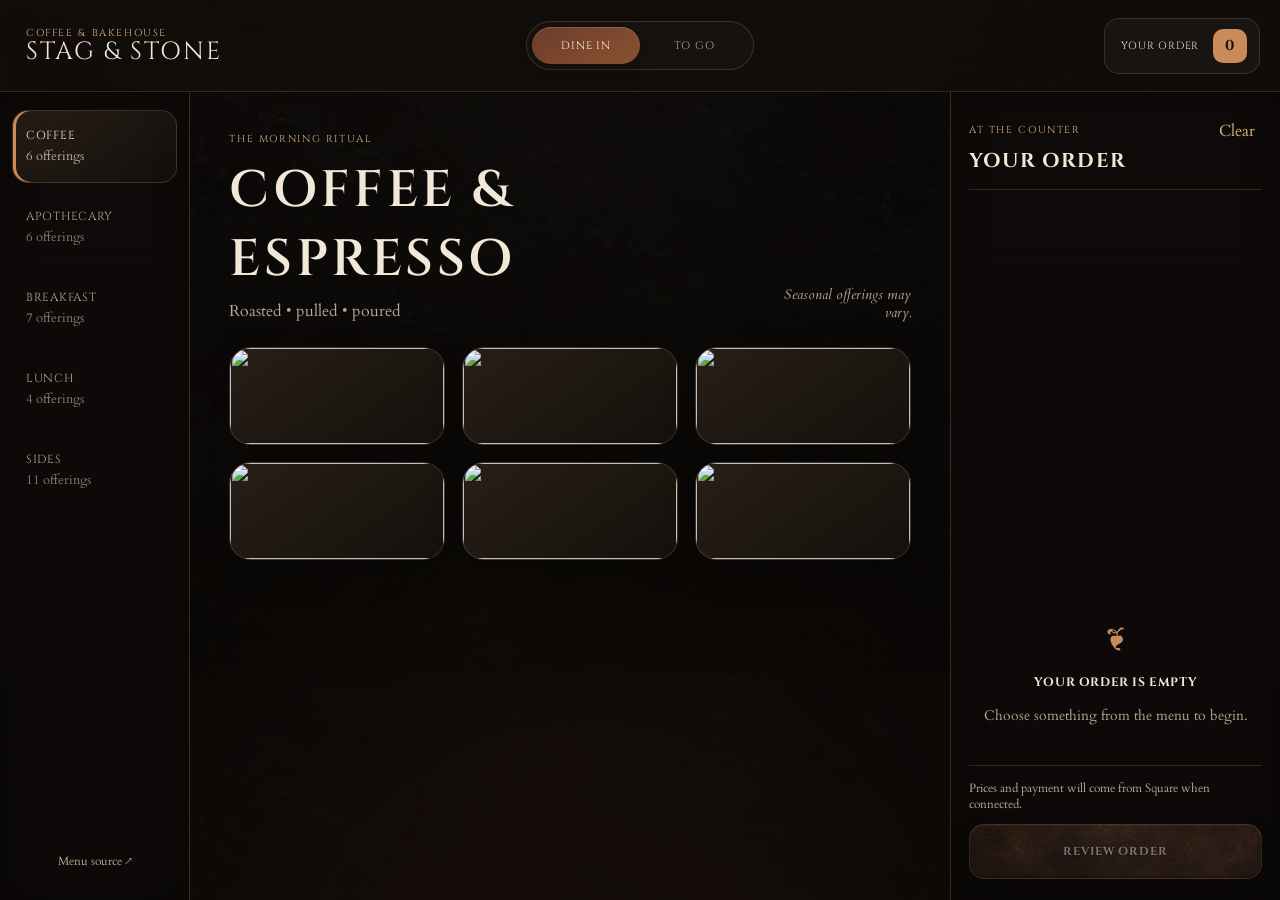
==== index.html @ d0ca63d1 "Keep review order button copper when disabled" ====
<!doctype html>
<html lang="en">
<head>
  <meta charset="utf-8" />
  <meta name="viewport" content="width=device-width,initial-scale=1,viewport-fit=cover" />
  <title>Stag & Stone — Order</title>
  <meta name="description" content="Touch-first ordering interface for Stag & Stone Coffee and Bakehouse." />
  <meta name="theme-color" content="#16110d" />
  <link rel="icon" href="favicon.png" />
  <link rel="apple-touch-icon" href="icon-512.png" />
  <link rel="manifest" href="manifest.webmanifest" />
  <link rel="preconnect" href="https://fonts.googleapis.com" />
  <link rel="preconnect" href="https://fonts.gstatic.com" crossorigin />
  <link href="https://fonts.googleapis.com/css2?family=Cardo:ital,wght@0,400;0,700;1,400&family=Cinzel:wght@500;600;700&display=swap" rel="stylesheet" />
  <script>
    (() => {
      const params = new URLSearchParams(window.location.search);
      const cacheBust = params.get("_cb") || "";
      window.__STAG_CACHE_BUST__ = cacheBust;

      const link = document.createElement("link");
      link.rel = "stylesheet";
      link.href = "styles.css?v=20" + (cacheBust ? "&_cb=" + encodeURIComponent(cacheBust) : "");
      document.head.appendChild(link);
    })();
  </script>
</head>
<body>
  <div class="pull-refresh" id="pullRefresh" aria-hidden="true">
    <span class="pull-refresh-mark">↻</span>
    <span class="pull-refresh-label">Pull to refresh</span>
  </div>

  <div class="ambient" aria-hidden="true">
    <div class="ambient-glow"></div>
    <div class="ambient-grain"></div>
  </div>

  <div class="ember-field" aria-hidden="true">
    <i style="--x:37%;--size:3px;--dur:20.4s;--flick:2.85s;--delay:-1.7s"></i>
    <i style="--x:74%;--size:4px;--dur:22.8s;--flick:3.30s;--delay:-3.4s"></i>
    <i style="--x:10%;--size:5px;--dur:25.2s;--flick:3.75s;--delay:-5.1s"></i>
    <i style="--x:47%;--size:2px;--dur:27.6s;--flick:4.20s;--delay:-6.8s"></i>
    <i style="--x:84%;--size:3px;--dur:30.0s;--flick:2.40s;--delay:-8.5s"></i>
    <i style="--x:20%;--size:4px;--dur:32.4s;--flick:2.85s;--delay:-10.2s"></i>
    <i style="--x:57%;--size:5px;--dur:34.8s;--flick:3.30s;--delay:-11.9s"></i>
    <i style="--x:94%;--size:2px;--dur:37.2s;--flick:3.75s;--delay:-13.6s"></i>
    <i style="--x:30%;--size:3px;--dur:18.0s;--flick:4.20s;--delay:-15.3s"></i>
    <i style="--x:67%;--size:4px;--dur:20.4s;--flick:2.40s;--delay:-17.0s"></i>
    <i style="--x:3%;--size:5px;--dur:22.8s;--flick:2.85s;--delay:-18.7s"></i>
    <i style="--x:40%;--size:2px;--dur:25.2s;--flick:3.30s;--delay:-20.4s"></i>
    <i style="--x:77%;--size:3px;--dur:27.6s;--flick:3.75s;--delay:-22.1s"></i>
    <i style="--x:13%;--size:4px;--dur:30.0s;--flick:4.20s;--delay:-23.8s"></i>
    <i style="--x:50%;--size:5px;--dur:32.4s;--flick:2.40s;--delay:-25.5s"></i>
    <i style="--x:87%;--size:2px;--dur:34.8s;--flick:2.85s;--delay:-27.2s"></i>
    <i style="--x:23%;--size:3px;--dur:37.2s;--flick:3.30s;--delay:-28.9s"></i>
    <i style="--x:60%;--size:4px;--dur:18.0s;--flick:3.75s;--delay:-30.6s"></i>
    <i style="--x:97%;--size:5px;--dur:20.4s;--flick:4.20s;--delay:-32.3s"></i>
    <i style="--x:33%;--size:2px;--dur:22.8s;--flick:2.40s;--delay:-34.0s"></i>
    <i style="--x:70%;--size:3px;--dur:25.2s;--flick:2.85s;--delay:-35.7s"></i>
    <i style="--x:6%;--size:4px;--dur:27.6s;--flick:3.30s;--delay:-37.4s"></i>
    <i style="--x:43%;--size:5px;--dur:30.0s;--flick:3.75s;--delay:-39.1s"></i>
    <i style="--x:80%;--size:2px;--dur:32.4s;--flick:4.20s;--delay:-40.8s"></i>
  </div>

  <div class="kiosk-shell">
    <header class="topbar">
      <button class="brand-lockup" id="homeBtn" type="button" aria-label="Return to menu home">
        <span class="brand-kicker">Coffee & Bakehouse</span>
        <span class="brand-name">Stag & Stone</span>
      </button>

      <div class="fulfillment" id="fulfillmentControl" aria-label="Order type"></div>

      <button class="order-pill" id="orderPill" type="button" aria-label="Review order">
        <span>Your Order</span>
        <strong id="orderCount">0</strong>
      </button>
    </header>

    <main class="workspace">
      <aside class="category-rail" aria-label="Menu categories">
        <div class="category-list" id="categoryList"></div>
        <button class="rail-info" id="sourceBtn" type="button">Menu source ↗</button>
      </aside>

      <section class="menu-stage" aria-live="polite">
        <div class="stage-heading">
          <div>
            <p class="eyebrow" id="categoryEyebrow"></p>
            <h1 id="categoryTitle">Menu</h1>
            <p class="stage-note" id="categoryNote"></p>
          </div>
          <div class="availability-note">Seasonal offerings may vary.</div>
        </div>

        <div class="product-grid" id="productGrid"></div>
      </section>

      <aside class="order-panel" id="orderPanel" aria-label="Current order">
        <div class="order-panel-head">
          <div>
            <p class="eyebrow">At the counter</p>
            <h2>Your Order</h2>
          </div>
          <button class="text-btn" id="clearOrderBtn" type="button">Clear</button>
        </div>

        <div class="order-lines" id="orderLines"></div>

        <div class="order-empty" id="orderEmpty">
          <span aria-hidden="true">❦</span>
          <strong>Your order is empty</strong>
          <p>Choose something from the menu to begin.</p>
        </div>

        <div class="order-panel-foot">
          <p class="order-status" id="orderStatus">Prices and payment will come from Square when connected.</p>
          <button class="primary-action" id="reviewBtn" type="button" disabled>Review Order</button>
        </div>
      </aside>
    </main>
  </div>

  <dialog class="item-sheet" id="itemSheet" aria-labelledby="itemName">
    <div class="sheet-layout">
      <div class="sheet-image-wrap">
        <div class="sheet-image-frame">
          <img id="itemImage" alt="" />
        </div>
      </div>

      <div class="sheet-content">
        <button class="sheet-close" id="itemCloseBtn" type="button" aria-label="Close item">×</button>
        <p class="eyebrow" id="itemCategory"></p>
        <h2 id="itemName"></h2>
        <p class="sheet-source">Current offering from stagandstonecoffee.com</p>

        <div class="modifier-host" id="modifierHost"></div>

        <div class="quantity-row">
          <span>Quantity</span>
          <div class="stepper">
            <button type="button" id="qtyDown" aria-label="Decrease quantity">−</button>
            <strong id="qtyValue">1</strong>
            <button type="button" id="qtyUp" aria-label="Increase quantity">+</button>
          </div>
        </div>

        <button class="primary-action add-action" id="addToOrderBtn" type="button">Add to Order</button>
      </div>
    </div>
  </dialog>

  <dialog class="review-sheet" id="reviewSheet" aria-labelledby="reviewTitle">
    <div class="review-card">
      <button class="sheet-close" id="reviewCloseBtn" type="button" aria-label="Close order review">×</button>
      <p class="eyebrow">Final check</p>
      <h2 id="reviewTitle">Review Order</h2>
      <div class="review-list" id="reviewList"></div>
      <div class="review-meta">
        <span id="reviewMode"></span>
        <span>Pricing will be supplied by Square catalog data.</span>
      </div>
      <button class="primary-action" id="checkoutBtn" type="button">Ready for Square Checkout</button>
      <p class="integration-note">This prototype stops here until Square Catalog / Orders / payment wiring is connected.</p>
    </div>
  </dialog>

  <script>
    (() => {
      const cacheBust = window.__STAG_CACHE_BUST__ || "";
      const suffix = cacheBust ? "&_cb=" + encodeURIComponent(cacheBust) : "";

      const menuData = document.createElement("script");
      menuData.src = "menu-data.js?v=4" + suffix;
      menuData.onload = () => {
        const app = document.createElement("script");
        app.src = "app.js?v=6" + suffix;
        document.body.appendChild(app);
      };
      document.body.appendChild(menuData);
    })();
  </script>
</body>
</html>
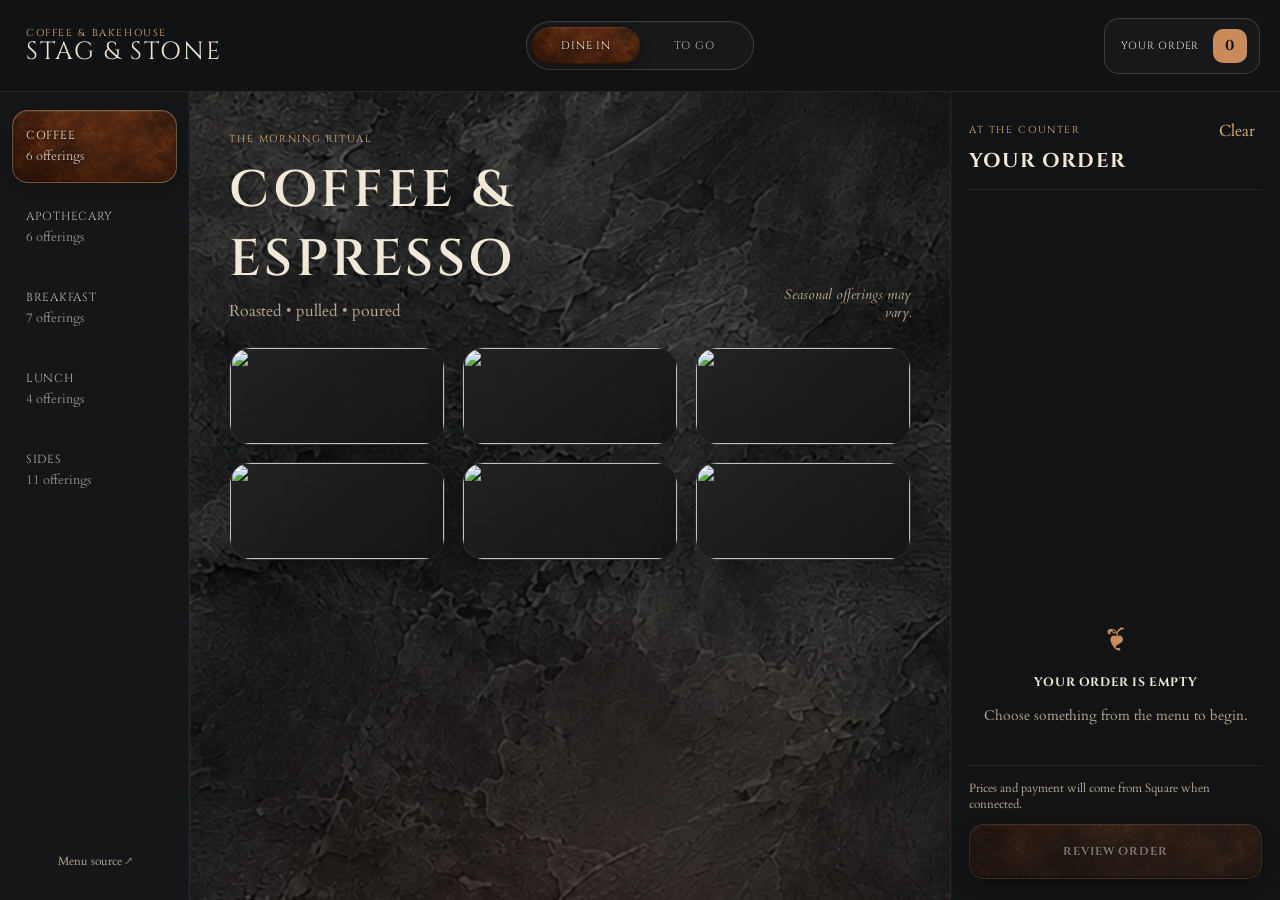
==== commit f97bd9b3: "Bust styles for kiosk visual alignment" ====
--- a/index.html
+++ b/index.html
@@ -20,7 +20,7 @@
 
       const link = document.createElement("link");
       link.rel = "stylesheet";
-      link.href = "styles.css?v=20" + (cacheBust ? "&_cb=" + encodeURIComponent(cacheBust) : "");
+      link.href = "styles.css?v=26" + (cacheBust ? "&_cb=" + encodeURIComponent(cacheBust) : "");
       document.head.appendChild(link);
     })();
   </script>
@@ -124,6 +124,8 @@
 
   <dialog class="item-sheet" id="itemSheet" aria-labelledby="itemName">
     <div class="sheet-layout">
+      <button class="sheet-close item-sheet-close" id="itemCloseBtn" type="button" aria-label="Close item">×</button>
+
       <div class="sheet-image-wrap">
         <div class="sheet-image-frame">
           <img id="itemImage" alt="" />
@@ -131,7 +133,6 @@
       </div>
 
       <div class="sheet-content">
-        <button class="sheet-close" id="itemCloseBtn" type="button" aria-label="Close item">×</button>
         <p class="eyebrow" id="itemCategory"></p>
         <h2 id="itemName"></h2>
         <p class="sheet-source">Current offering from stagandstonecoffee.com</p>
@@ -176,7 +177,7 @@
       menuData.src = "menu-data.js?v=4" + suffix;
       menuData.onload = () => {
         const app = document.createElement("script");
-        app.src = "app.js?v=6" + suffix;
+        app.src = "app.js?v=7" + suffix;
         document.body.appendChild(app);
       };
       document.body.appendChild(menuData);
